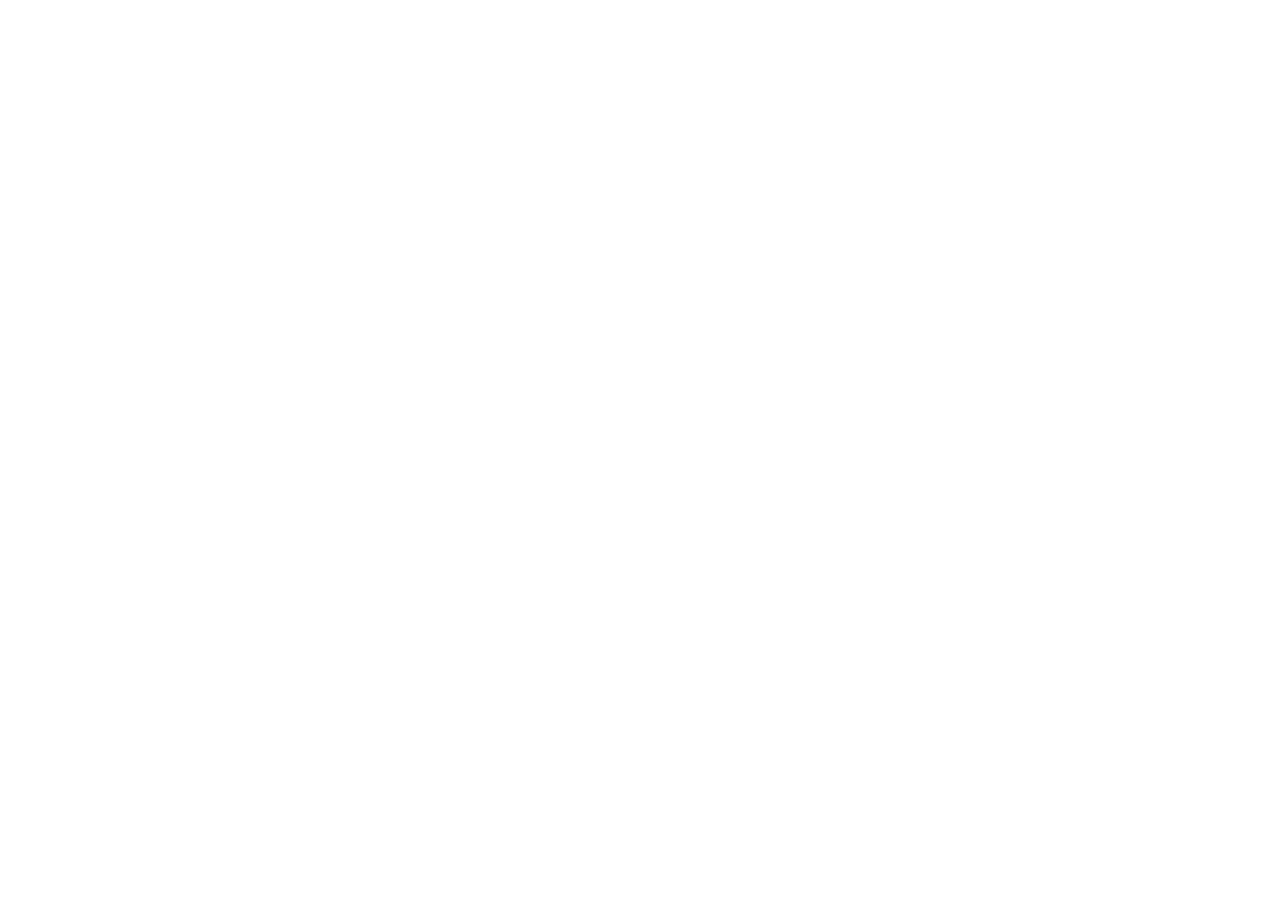
==== project/index.html @ 6ffdcd3e "Added the landing page" ====
<!doctype html>
<html lang="en">
  <head>
    <meta charset="UTF-8" />
    <link rel="icon" type="image/svg+xml" href="/vite.svg" />
    <meta name="viewport" content="width=device-width, initial-scale=1.0" />
    <title>Project Genie</title>
  </head>
  <body>
    <div id="root"></div>
    <script type="module" src="/src/main.tsx"></script>
  </body>
</html>
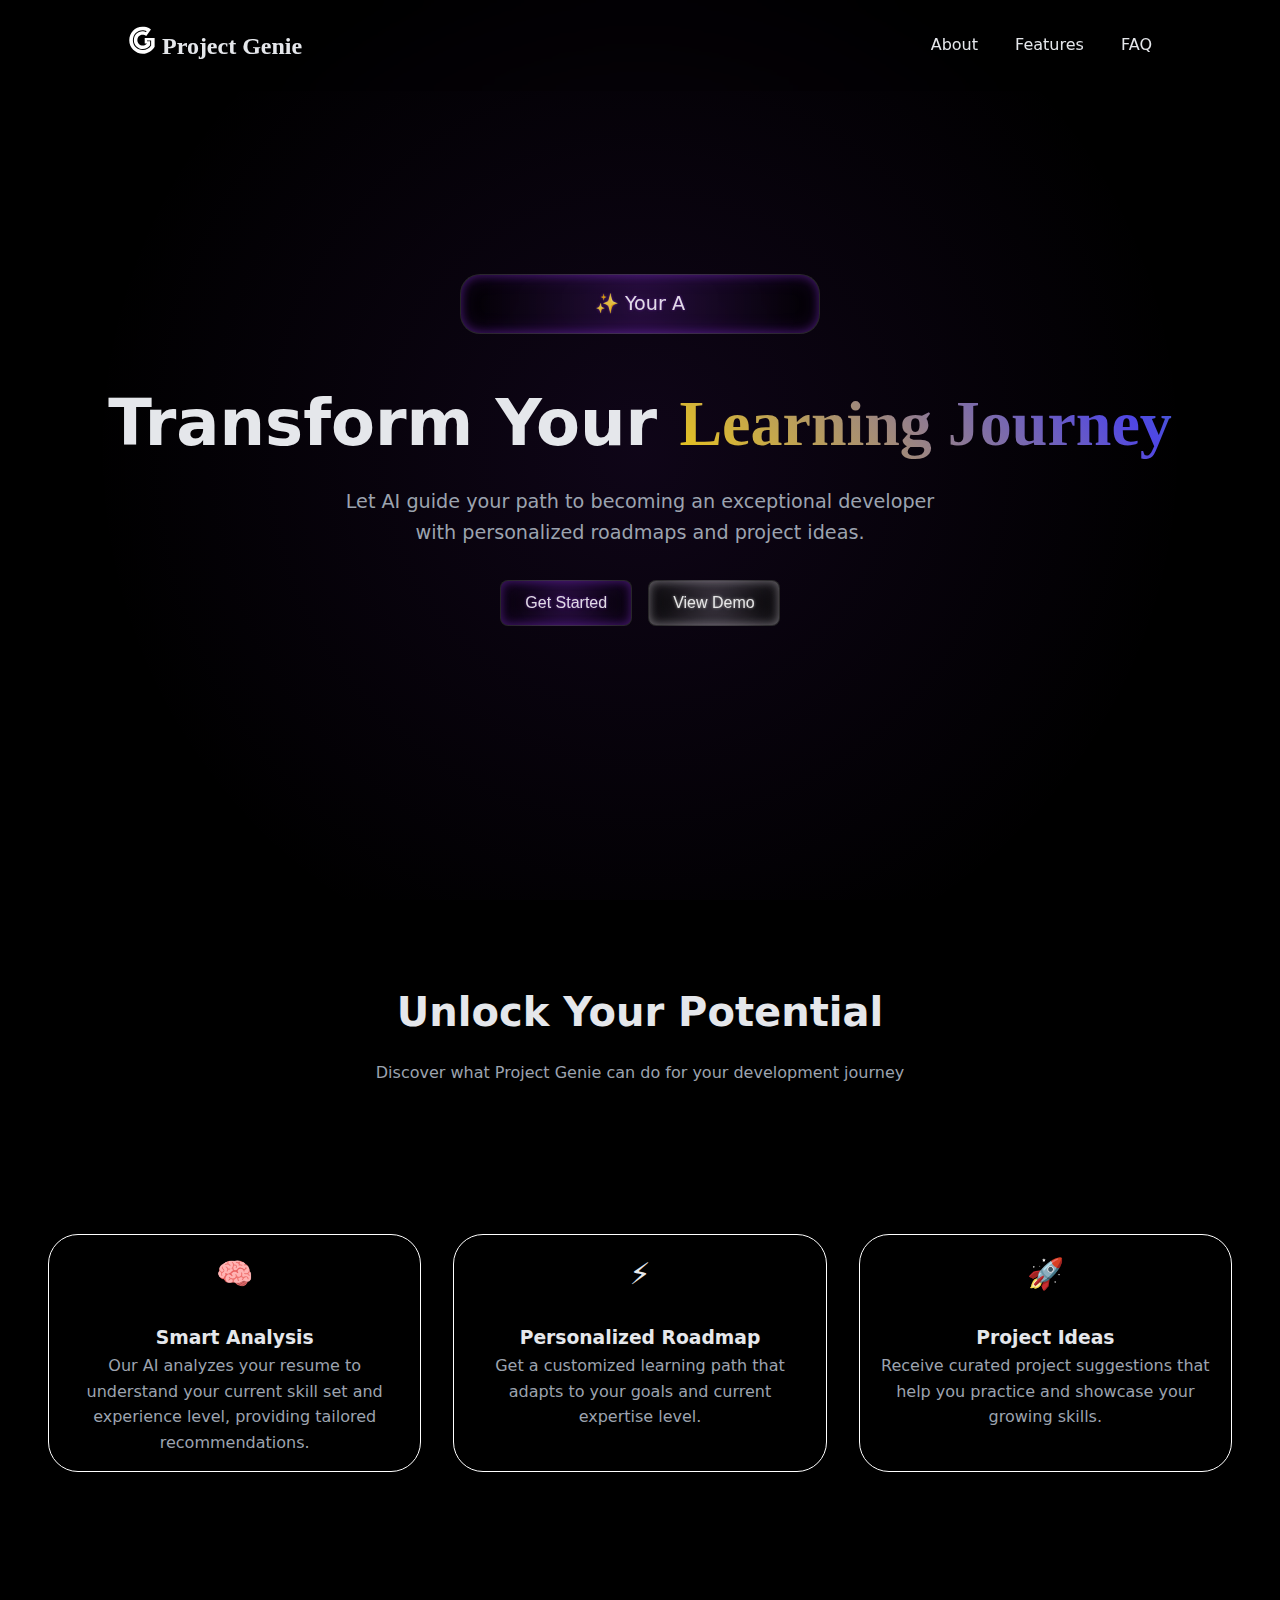
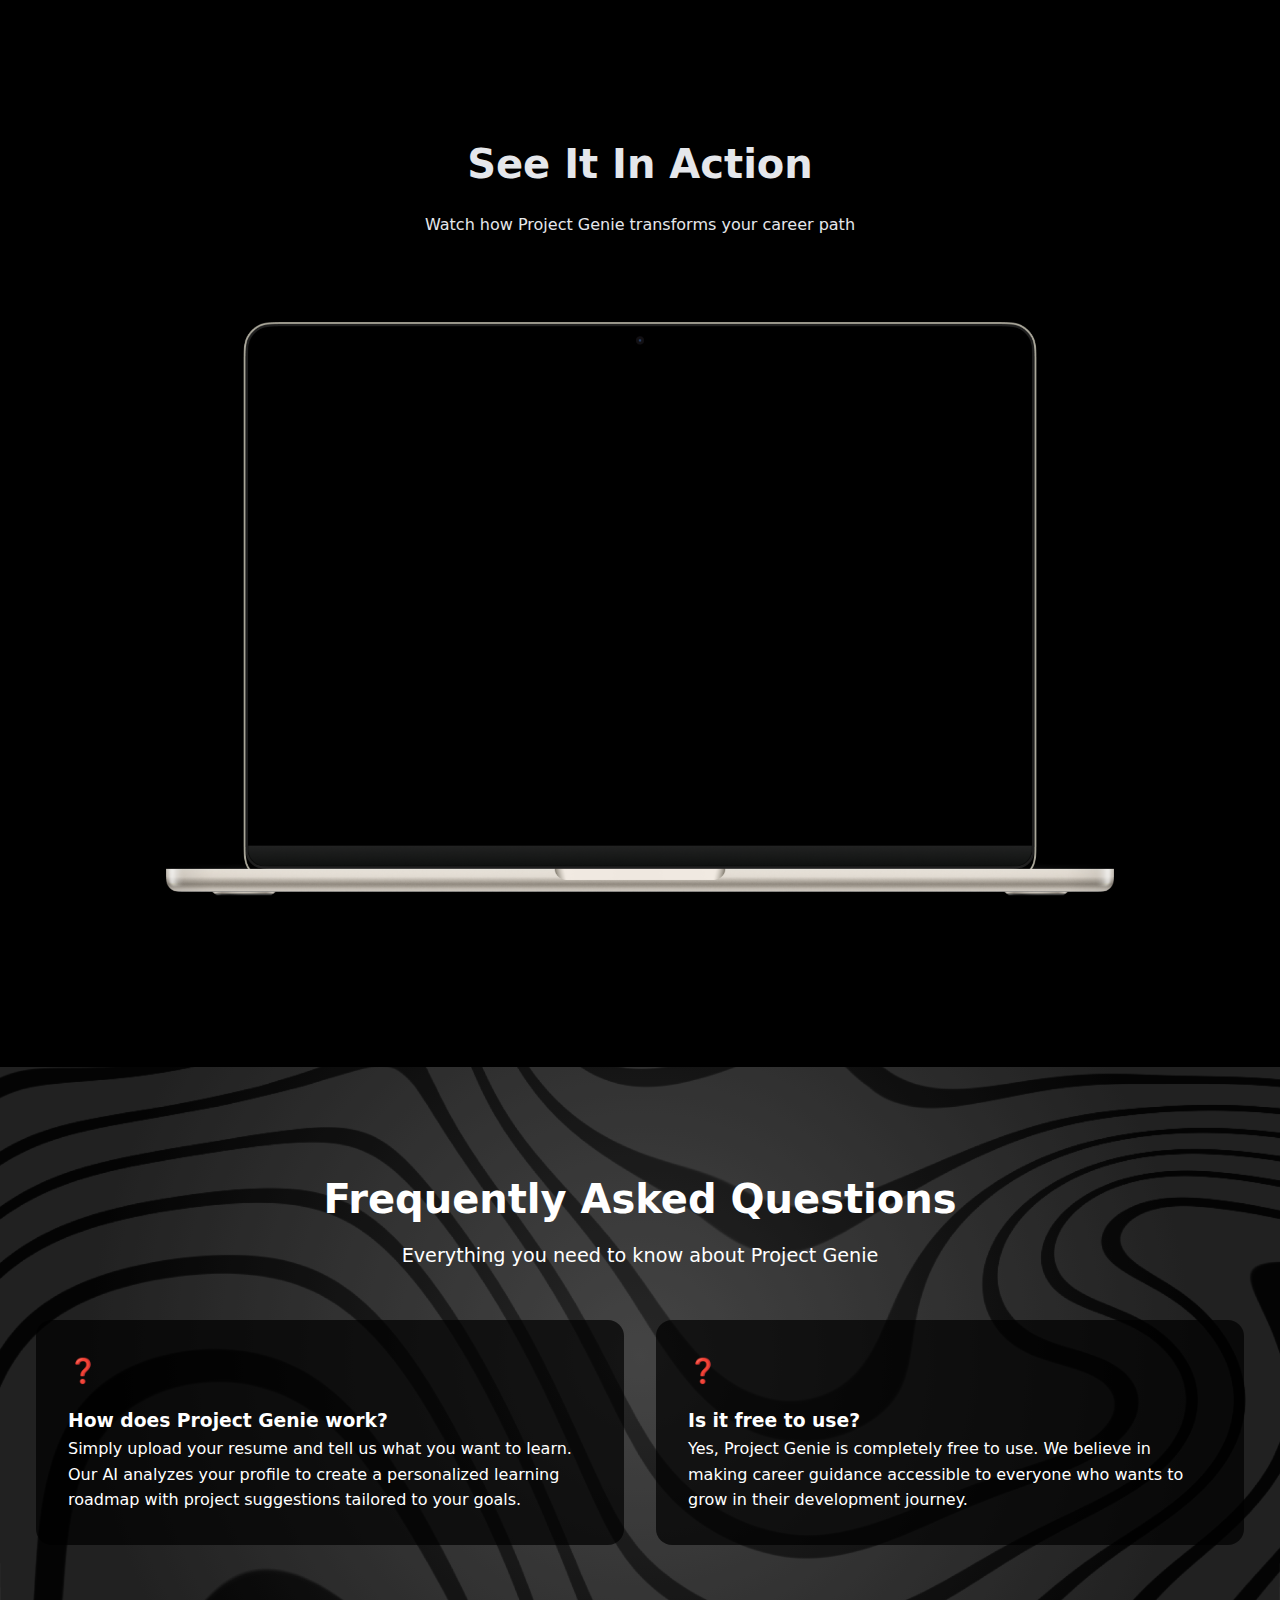
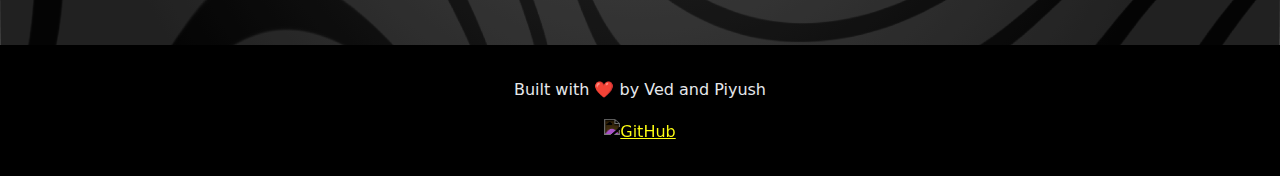
==== commit d56558c0: "Merge pull request #2 from Piyush-08-bot/main" ====
--- a/project/index.html
+++ b/project/index.html
@@ -1,13 +1,117 @@
-<!doctype html>
+<!DOCTYPE html>
 <html lang="en">
-  <head>
-    <meta charset="UTF-8" />
-    <link rel="icon" type="image/svg+xml" href="/vite.svg" />
-    <meta name="viewport" content="width=device-width, initial-scale=1.0" />
+
+<head>
+    <meta charset="UTF-8">
+    <meta name="viewport" content="width=device-width, initial-scale=1.0">
     <title>Project Genie</title>
-  </head>
-  <body>
-    <div id="root"></div>
-    <script type="module" src="/src/main.tsx"></script>
-  </body>
+    <link rel="stylesheet" href="style.css">
+</head>
+
+<body>
+    <nav>
+        <div class="logo">
+            <span class="mainlogo" id="mainlogo">
+                <svg width="28" height="28" viewBox="0 0 28 29" fill="none" xmlns="http://www.w3.org/2000/svg">
+                    <path
+                        d="M18.4 10.4C17.92 9.97333 17.32 9.65333 16.6 9.44C15.88 9.2 15.1733 9.08 14.48 9.08C13.7067 9.08 13 9.22667 12.36 9.52C11.72 9.78667 11.16 10.1733 10.68 10.68C10.2267 11.16 9.86667 11.7467 9.6 12.44C9.33333 13.1333 9.2 13.88 9.2 14.68C9.2 15.48 9.34667 16.2267 9.64 16.92C9.93333 17.6133 10.3333 18.2133 10.84 18.72C11.3467 19.2 11.9333 19.5867 12.6 19.88C13.2933 20.1467 14.0267 20.28 14.8 20.28C15.7067 20.28 16.5333 20.0933 17.28 19.72C18.0267 19.32 18.6667 18.7867 19.2 18.12H16.8V12.52H27.08V21.4C26.4667 22.4933 25.7333 23.4933 24.88 24.4C24.0267 25.28 23.0667 26.04 22 26.68C20.96 27.32 19.8267 27.8133 18.6 28.16C17.3733 28.5067 16.1067 28.68 14.8 28.68C12.88 28.68 11.0667 28.32 9.36 27.6C7.65333 26.88 6.16 25.8933 4.88 24.64C3.62667 23.3867 2.62667 21.9067 1.88 20.2C1.16 18.4933 0.8 16.6533 0.8 14.68C0.8 12.76 1.14667 10.9467 1.84 9.24C2.53333 7.53333 3.48 6.05333 4.68 4.8C5.90667 3.52 7.34667 2.52 9 1.8C10.68 1.05333 12.48 0.679999 14.4 0.679999C15.8933 0.679999 17.1867 0.826665 18.28 1.12C19.3733 1.41333 20.2933 1.74667 21.04 2.12C21.92 2.54667 22.6533 3.01333 23.24 3.52L18.4 10.4ZM18.8 5.24C18.4533 5.08 18.0667 4.94666 17.64 4.84C17.2667 4.73333 16.8267 4.64 16.32 4.56C15.8133 4.48 15.2533 4.44 14.64 4.44C13.2267 4.44 11.9067 4.69333 10.68 5.2C9.45333 5.70667 8.38667 6.41333 7.48 7.32C6.57333 8.2 5.85333 9.26667 5.32 10.52C4.81333 11.7733 4.56 13.16 4.56 14.68C4.56 16.2 4.82667 17.5867 5.36 18.84C5.89333 20.0933 6.62667 21.1733 7.56 22.08C8.49333 22.96 9.57333 23.6533 10.8 24.16C12.0533 24.6667 13.3867 24.92 14.8 24.92C16.64 24.92 18.3067 24.4933 19.8 23.64C21.2933 22.76 22.5067 21.6 23.44 20.16V14.92H19.2V15.88H22.4V19.88C21.5733 21.1067 20.4933 22.08 19.16 22.8C17.8533 23.52 16.4 23.88 14.8 23.88C13.52 23.88 12.32 23.6667 11.2 23.24C10.1067 22.7867 9.13333 22.16 8.28 21.36C7.45333 20.5333 6.8 19.56 6.32 18.44C5.84 17.2933 5.6 16.04 5.6 14.68C5.6 13.32 5.82667 12.08 6.28 10.96C6.76 9.81333 7.4 8.84 8.2 8.04C9.02667 7.21333 9.98667 6.58667 11.08 6.16C12.1733 5.70667 13.36 5.48 14.64 5.48C15.12 5.48 15.5733 5.52 16 5.6C16.4267 5.68 16.8 5.76 17.12 5.84C17.4933 5.94667 17.84 6.05333 18.16 6.16L18.8 5.24Z"
+                        fill="white" />
+                </svg>
+            </span class="logoname">Project Genie</span>
+        </div>
+        <div class="nav-links">
+            <a href="#about">About</a>
+            <a href="#features">Features</a>
+            <a href="#faq">FAQ</a>
+        </div>
+    </nav>
+
+    <header>
+        <div id="typing-prompt" class="typing-text"></div>
+        <br>
+        <br>
+        <h1>
+            Transform Your
+            <span class="gradient-text" id="animatedText">Learning Journey</span>
+        </h1>
+        <p>Let AI guide your path to becoming an exceptional developer with personalized roadmaps and project ideas.</p>
+        <div class="cta-buttons">
+            <button class="primary-btn"><a href="https://project-genie.streamlit.app/" style="text-decoration:none; color:inherit">Get Started</a></button>
+            <button class="secondary-btn">View Demo</button>
+        </div>
+    </header>
+
+    <section id="features">
+        <h2>Unlock Your Potential</h2>
+        <p>Discover what Project Genie can do for your development journey</p>
+        <div class="features-grid">
+            <div class="feature-card">
+                <div class="feature-icon">🧠</div>
+                <br>
+                <h3>Smart Analysis</h3>
+                <p>Our AI analyzes your resume to understand your current skill set and experience level, providing
+                    tailored recommendations.</p>
+            </div>
+            <div class="feature-card">
+                <div class="feature-icon">⚡</div>
+                <br>
+                <h3>Personalized Roadmap</h3>
+                <p>Get a customized learning path that adapts to your goals and current expertise level.</p>
+            </div>
+            <div class="feature-card">
+                <div class="feature-icon">🚀</div>
+                <br>
+                <h3>Project Ideas</h3>
+                <p>Receive curated project suggestions that help you practice and showcase your growing skills.</p>
+            </div>
+        </div>
+    </section>
+
+    <section id="demo">
+        <h2>See It In Action</h2>
+        <p>Watch how Project Genie transforms your career path</p>
+        <div class="demo-container">
+            <video class="demo-video" autoplay loop muted>
+                <source src="video/Screen Recording 2025-02-14 at 5.06.12 PM.mov" type="video/mp4">
+            </video>
+            <div class="demo-image"></div>
+            <div class="demo-image2"><img src="img/e23ea345-adc1-48c4-ad5c-75eac517e1dc.png" class="img2"></div>
+        </div>
+    </section>
+
+
+
+    <section id="faq">
+        <div class="faqimg"><img src="img/Frame 1.png" /></div>
+        <h2 class="fagh1">Frequently Asked Questions</h2>
+        <p class="fagp">Everything you need to know about Project Genie</p>
+        <div class="faq-grid">
+            <div class="faq-card">
+                <div class="faq-icon">❓</div>
+                <h3>How does Project Genie work?</h3>
+                <p>Simply upload your resume and tell us what you want to learn. Our AI analyzes your profile to create
+                    a personalized learning roadmap with project suggestions tailored to your goals.</p>
+            </div>
+            <div class="faq-card">
+                <div class="faq-icon">❓</div>
+                <h3>Is it free to use?</h3>
+                <p>Yes, Project Genie is completely free to use. We believe in making career guidance accessible to
+                    everyone who wants to grow in their development journey.</p>
+            </div>
+        </div>
+    </section>
+
+    <footer>
+        <p>Built with ❤️ by <span><a href="https://github.com/vedpawar2254/"
+                    style="text-decoration: none; color: inherit;">Ved</a></span> and <span><a href="https://github.com/Piyush-08-bot"
+                    style=" text-decoration: none; color: inherit;">Piyush</a></span> </p>
+        <a href="https://github.com/vedpawar2254/Projectgenie" target="_blank">
+            <img src="https://github.githubassets.com/images/modules/logos_page/GitHub-Mark.png" alt="GitHub"
+                class="github-icon">
+        </a>
+    </footer>
+
+    <script src="script.js"></script>
+</body>
+
 </html>
--- a/project/style.css
+++ b/project/style.css
@@ -0,0 +1,439 @@
+@font-face {
+    font-family: 'nb';
+    src: url('/fonts/new/NBInternationalProBoo.ttf');
+}
+
+@font-face {
+    font-family: 'rejoy';
+    src: url('/fonts/new/Rejouice-Headline.ttf');
+}
+
+:root {
+    --primary-color: #9333EA;
+    --secondary-color: #4F46E5;
+    --text-color: #E5E7EB;
+    --background-color: #000000;
+    --card-background: #1F2937;
+}
+
+* {
+    margin: 0;
+    padding: 0;
+    box-sizing: border-box;
+}
+
+body {
+    font-family: system-ui, -apple-system, sans-serif;
+    background-color: var(--background-color);
+    color: var(--text-color);
+    line-height: 1.6;
+}
+
+nav {
+    display: flex;
+    justify-content: space-between;
+    align-items: center;
+    padding: 1.6rem 8rem;
+    background-color: rgba(0, 0, 0, 0.2);
+    backdrop-filter: blur(10px);
+    position: fixed;
+    width: 100%;
+    z-index: 1000;
+}
+
+
+
+.logo {
+    font-family: 'nb';
+    font-size: 1.5rem;
+    font-weight: bold;
+}
+
+
+.nav-links a {
+    color: var(--text-color);
+    text-decoration: none;
+    margin-left: 2rem;
+    transition: color 0.3s ease;
+}
+
+.nav-links a:hover {
+    color: var(--primary-color);
+}
+
+header {
+    min-height: 100vh;
+    display: flex;
+    flex-direction: column;
+    justify-content: center;
+    align-items: center;
+    text-align: center;
+    padding: 2rem;
+    background: radial-gradient(circle at center, rgba(147, 51, 234, 0.1) 0%, transparent 70%);
+}
+
+
+
+.typing-text {
+    width: 360px;
+    /* Fixed width */
+    height: 60px;
+    /* Fixed height */
+    padding: 12px 20px;
+    font-size: 1.2rem;
+    font-weight: 400;
+    border-radius: 20px;
+    color: rgba(255, 255, 255, 0.85);
+    background: radial-gradient(circle at center, rgba(147, 51, 234, 0.2), rgba(0, 0, 0, 0.9));
+    backdrop-filter: blur(8px);
+    border: 1px solid rgba(255, 255, 255, 0.15);
+
+    /* Subtle Inner Glow */
+    box-shadow: inset 0 0 10px rgba(147, 51, 234, 0.4),
+        inset 0 0 20px rgba(147, 51, 234, 0.2);
+
+    /* Soft Text Glow */
+    text-shadow: 0 0 3px rgba(147, 51, 234, 0.5);
+
+    display: flex;
+    align-items: center;
+    justify-content: center;
+    overflow: hidden;
+    /* Prevent content from pushing size */
+    white-space: nowrap;
+    /* Keep text on one line */
+}
+
+@keyframes gradientMove {
+    0% {
+        background-position: 0% 50%;
+    }
+
+    50% {
+        background-position: 100% 50%;
+    }
+
+    100% {
+        background-position: 0% 50%;
+    }
+}
+
+.badge {
+    background-color: rgba(147, 51, 234, 0.1);
+    color: var(--primary-color);
+    padding: 0.5rem 1rem;
+    border-radius: 2rem;
+    margin-bottom: 2rem;
+    font-size: 0.9rem;
+}
+
+h1 {
+    font-size: 4rem;
+    margin-bottom: 1.5rem;
+    line-height: 1.2;
+}
+
+h2 {
+    font-size: 2.5rem;
+    margin-bottom: 1rem;
+}
+
+.gradient-text {
+    font-family: 'nb';
+    background: linear-gradient(45deg, #FFD700, #4F46E5, #00FF00);
+    -webkit-background-clip: text;
+    background-clip: text;
+    color: transparent;
+    background-size: 200% 200%;
+    animation: gradient 5s ease infinite;
+}
+
+@keyframes gradient {
+    0% {
+        background-position: 0% 50%;
+    }
+
+    50% {
+        background-position: 100% 50%;
+    }
+
+    100% {
+        background-position: 0% 50%;
+    }
+}
+
+header p {
+    max-width: 600px;
+    margin-bottom: 2rem;
+    font-size: 1.2rem;
+    color: #9CA3AF;
+}
+
+.cta-buttons {
+    display: flex;
+    gap: 1rem;
+}
+
+.primary-btn,
+.secondary-btn {
+    padding: 0.8rem 1.5rem;
+    border-radius: 0.5rem;
+    font-size: 1rem;
+    font-weight: 500;
+    cursor: pointer;
+    transition: transform 0.2s ease;
+}
+
+.primary-btn {
+    color: rgba(255, 255, 255, 0.85);
+    background: radial-gradient(circle at center, rgba(147, 51, 234, 0.2), rgba(0, 0, 0, 0.9));
+    backdrop-filter: blur(8px);
+    border: 1px solid rgba(255, 255, 255, 0.15);
+
+    /* Subtle Inner Glow */
+    box-shadow: inset 0 0 10px rgba(147, 51, 234, 0.4),
+        inset 0 0 20px rgba(147, 51, 234, 0.2);
+
+    /* Soft Text Glow */
+    text-shadow: 0 0 3px rgba(147, 51, 234, 0.5);
+}
+
+.secondary-btn {
+    color: rgba(255, 255, 255, 0.85);
+    background: radial-gradient(circle at center, rgba(226, 226, 226, 0.2), rgba(0, 0, 0, 0.9));
+    backdrop-filter: blur(8px);
+    border: 1px solid rgba(255, 255, 255, 0.15);
+
+    /* Subtle Inner Glow */
+    box-shadow: inset 0 0 10px rgba(237, 232, 241, 0.4),
+        inset 0 0 20px rgba(210, 195, 223, 0.2);
+
+    /* Soft Text Glow */
+    text-shadow: 0 0 3px #9a9999;
+}
+
+.primary-btn:hover,
+.secondary-btn:hover {
+    transform: translateY(-2px);
+}
+
+#features {
+    padding: 5rem 2rem;
+    text-align: center;
+    background-color: var(--background-color);
+}
+
+#features p {
+    color:#9CA3AF
+}
+
+
+
+.features-grid {
+    display: grid;
+    grid-template-columns: repeat(auto-fit, minmax(300px, 1fr));
+    gap: 2rem;
+    margin-top: 3rem;
+    padding: 0 1rem;
+}
+
+
+.feature-card {
+    border-radius: 30px;
+    text-align: center;
+    padding: 15px;
+    max-width: 375px;
+    min-height: 210px; /* Increased height */
+    margin: 100px auto;
+    background: #000000;
+    border: 1px solid #fff;
+    transition: all 0.3s ease-in-out;
+    box-shadow: none; /* No glow initially */
+}
+
+.feature-card:hover {
+    transform: translateY(-5px);
+    box-shadow: 0 10px 30px rgba(255, 255, 255, 0.6), 
+                0 20px 50px rgba(192, 192, 192, 0.4);
+}
+
+/* Styling the icon */
+.feature-icon {
+    font-size: 30px; /* Default size */
+    transition: transform 0.3s ease-in-out;
+}
+
+/* Increase the size on hover */
+.feature-card:hover .feature-icon {
+    transform: scale(1.3); /* Makes the icon bigger */
+}
+
+#demo {
+    padding: 5rem 2rem;
+    text-align: center;
+}
+
+.demo-container {
+    position: relative;
+    width: 100%;
+    max-width: 1000px;
+    /* Increased size */
+    height: 750px;
+    /* Matches image height */
+    margin: 0 auto;
+    border-radius: 1rem;
+    overflow: hidden;
+    /* Ensures video does not overflow */
+}
+
+.demo-video {
+    position: absolute;
+    top: 0;
+    left: 5.5rem;
+    margin-left: .99rem;
+    width: 78%;
+    height: 93%;
+    object-fit: contain;
+    /* Ensures the full video is visible */
+    background-color: black;
+    /* Optional: fills empty space if aspect ratio doesn't match */
+}
+
+.demo-image {
+    width: 100%;
+    height: 100%;
+    background-image: url('img/845shots_so.png');
+    background-size: contain;
+    /* Adjust to fit the image properly */
+    background-position: center;
+    background-repeat: no-repeat;
+    border-radius: 1rem;
+    position: relative;
+    z-index: 2;
+    /* Ensures the image is on top */
+}
+
+#faq {
+    position: relative;
+    padding: 100px 20px;
+    text-align: center;
+    color: #fff;
+    overflow: hidden;
+}
+
+/* FAQ Background with Radial Gradient */
+.faqimg {
+    position: absolute;
+    top: 0;
+    left: 50%;
+    transform: translateX(-50%);
+    width: 100%;
+    height: 100%;
+    z-index: -1; /* Send image behind content */
+    background: radial-gradient(circle, rgba(255, 255, 255, 0.2) 0%, rgba(0, 0, 0, 0.8) 80%);
+}
+
+.faqimg img {
+    width: 100%;
+    height: 100%;
+    object-fit: cover;
+    opacity: 0.3; /* Adjust transparency for better readability */
+}
+
+/* FAQ Content */
+.fagh1 {
+    font-size: 2.5rem;
+    margin-bottom: 10px;
+}
+
+.fagp {
+    font-size: 1.2rem;
+    margin-bottom: 40px;
+}
+
+.faq-grid {
+    display: grid;
+    grid-template-columns: repeat(auto-fit, minmax(300px, 1fr));
+    gap: 2rem;
+    margin-top: 3rem;
+    padding: 0 1rem;
+}
+
+.faq-card {
+    background-color: rgba(0, 0, 0, 0.7); /* Semi-transparent background */
+    padding: 2rem;
+    border-radius: 1rem;
+    text-align: left;
+    transition: transform 0.3s ease;
+}
+
+.faq-card:hover {
+    transform: translateY(-5px);
+}
+
+.faq-icon {
+    font-size: 1.5rem;
+    margin-bottom: 1rem;
+}
+
+footer {
+    text-align: center;
+    padding: 2rem;
+    background-color: #000000;
+}
+
+.github-icon {
+    width: 24px;
+    height: 24px;
+    margin-top: 1rem;
+    filter: invert(1);
+}
+.img2{
+    width:20rem;
+    display: none;
+    margin:2rem auto;
+
+}
+@media (max-width: 768px) {
+    h1 {
+        font-size: 2.5rem;
+    }
+
+    h2 {
+        font-size: 2rem;
+    }
+
+    .nav-links {
+        display: none;
+    }
+
+    .cta-buttons {
+        flex-direction: column;
+    }
+
+    .demo-image {
+        height: 300px;
+    }
+
+    .features-grid {
+        grid-template-columns: 1fr;
+    }
+    
+
+}
+
+@media (max-width: 1069px) {
+    .demo-container{
+        margin-bottom:-7rem;
+    }
+
+    .demo-video,
+    .demo-image {
+        display: none;
+    }
+
+    .img2{
+        display: block;
+     
+    }
+}
